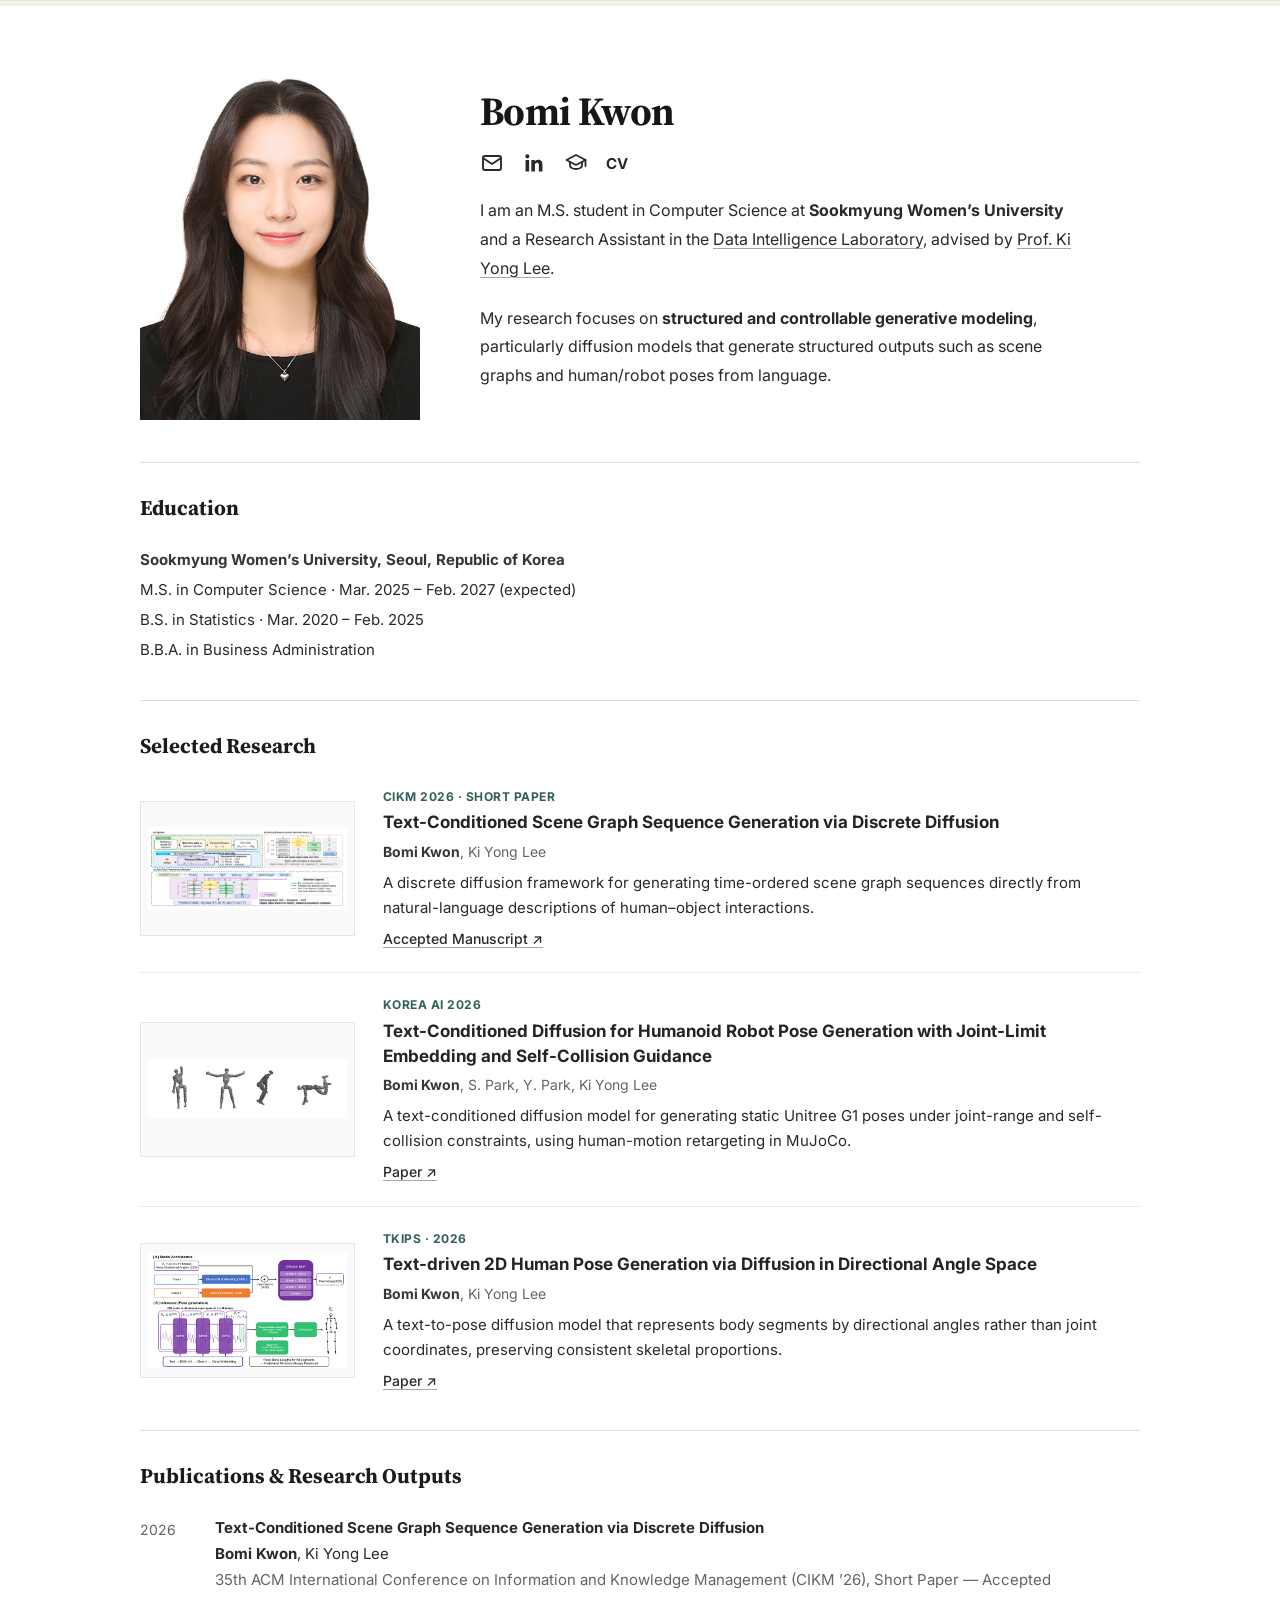
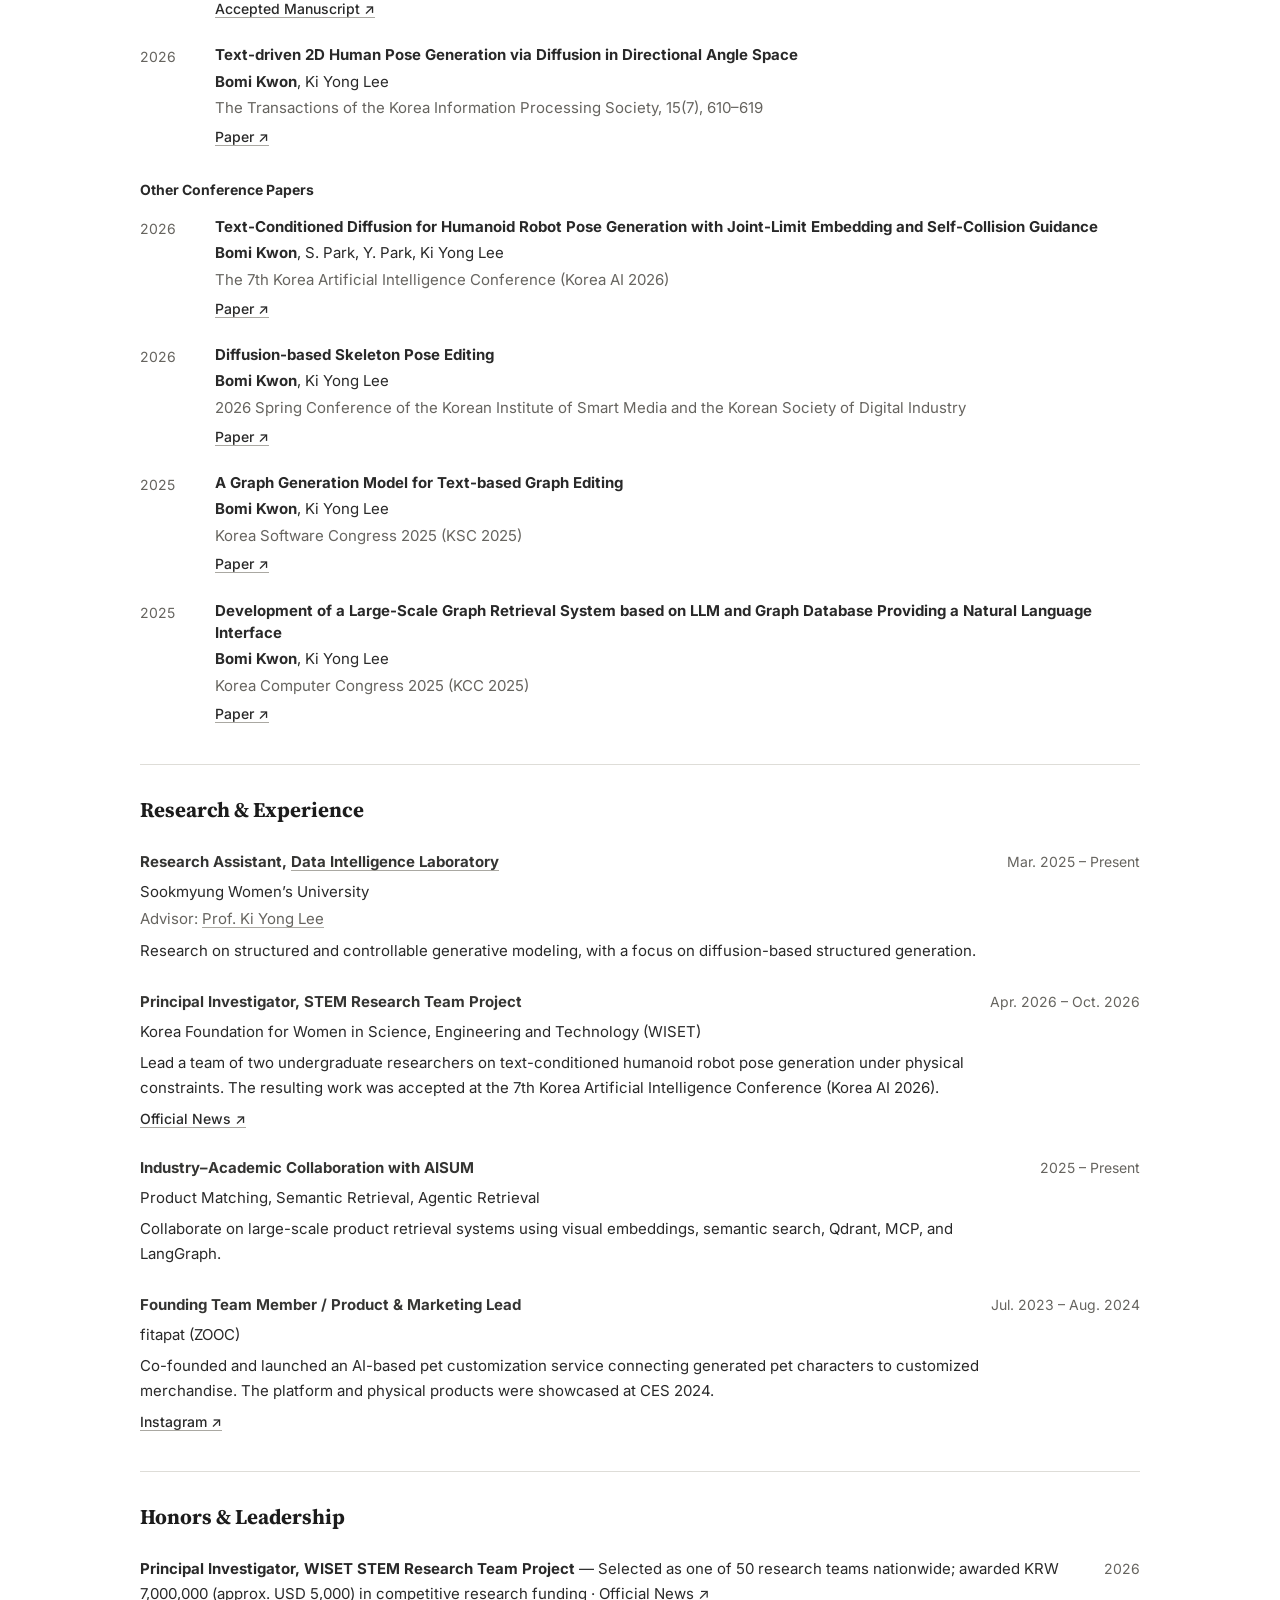
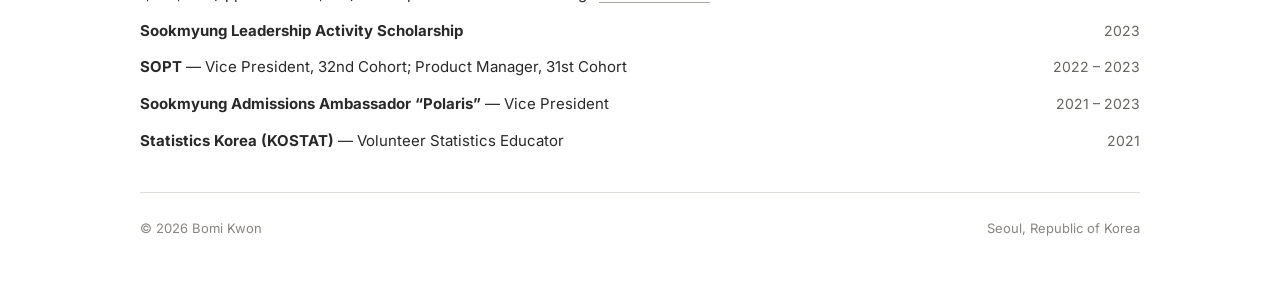
==== index_v1.html @ 6b12176a "Rename index.html to index_v1.html" ====
<!doctype html>
<html lang="en">
<head>
<!-- Google tag (gtag.js) -->
<script async src="https://www.googletagmanager.com/gtag/js?id=G-M6YSWJ2K2M"></script>
<script>
  window.dataLayer = window.dataLayer || [];
  function gtag(){dataLayer.push(arguments);}
  gtag('js', new Date());

  gtag('config', 'G-M6YSWJ2K2M');
</script>

<meta charset="utf-8">
<meta name="viewport" content="width=device-width, initial-scale=1">

<title>Bomi Kwon</title>

<meta name="description"
      content="Bomi Kwon — M.S. student in Computer Science working on structured and controllable generative modeling and diffusion models.">

<meta property="og:type" content="website">
<meta property="og:title" content="Bomi Kwon">
<meta property="og:description"
      content="Structured and controllable generative modeling, diffusion models, and language-conditioned structured generation.">
<meta property="og:url" content="https://kwonbomi.github.io/">
<meta property="og:image" content="https://kwonbomi.github.io/assets/og.png">

<meta name="twitter:card" content="summary_large_image">
<meta name="twitter:title" content="Bomi Kwon">
<meta name="twitter:description"
      content="Structured and controllable generative modeling, diffusion models, and language-conditioned structured generation.">
<meta name="twitter:image" content="https://kwonbomi.github.io/assets/og.png">

<link rel="preconnect" href="https://fonts.googleapis.com">
<link rel="preconnect" href="https://fonts.gstatic.com" crossorigin>
<link href="https://fonts.googleapis.com/css2?family=Inter:wght@400;500;600;700&family=Source+Serif+4:wght@600;700&display=swap" rel="stylesheet">

<style>

:root {
  --text: #292929;
  --muted: #66645f;
  --soft: #888680;
  --line: #deddd8;
  --accent: #315f59;
  --bg: #ffffff;
  --figure-bg: #fafafa;
  --max-width: 1000px;
}

* {
  box-sizing: border-box;
}

html {
  scroll-behavior: smooth;
}

body {
  margin: 0;
  background: var(--bg);
  color: var(--text);
  font-family: "Inter", -apple-system, BlinkMacSystemFont, "Segoe UI", sans-serif;
  font-size: 15px;
  line-height: 1.65;
  -webkit-font-smoothing: antialiased;
}

a {
  color: inherit;
  text-decoration-color: #aaa8a2;
  text-underline-offset: 3px;
  text-decoration-thickness: 1px;
}

a:hover {
  color: var(--accent);
  text-decoration-color: var(--accent);
}

.page {
  width: min(var(--max-width), calc(100% - 48px));
  margin: 0 auto;
}

.top-rule {
  height: 6px;
  background: #edf3eb;
  border-top: 1px solid #dfe9dc;
}


/* =========================================================
   INTRO
========================================================= */

.intro {
  display: grid;
  grid-template-columns: 280px 1fr;
  gap: 60px;
  align-items: center;
  padding: 54px 0 42px;
}

.profile-wrap {
  width: 280px;
}

.profile-photo {
  display: block;
  width: 280px;
  height: auto;
  object-fit: contain;
  background: #f5f5f3;
}

.intro-copy {
  max-width: 600px;
}

.intro-copy h1 {
  margin: 0 0 18px;
  font-family: "Source Serif 4", Georgia, serif;
  font-size: 40px;
  line-height: 1.08;
  letter-spacing: -0.6px;
  color: #171717;
}

.contact-line {
  margin: 0 0 34px;
  display: flex;
  align-items: center;
  flex-wrap: wrap;
  gap: 18px;
}

.contact-line a {
  display: inline-flex;
  align-items: center;
  justify-content: center;
  color: #292929;
  text-decoration: none;
  transition: color 0.15s ease, transform 0.15s ease;
}

.contact-line a:hover {
  color: var(--accent);
  transform: translateY(-1px);
}

.contact-icon {
  width: 24px;
  height: 24px;
  flex-shrink: 0;
}

.contact-cv {
  font-size: 15px;
  line-height: 1;
  font-weight: 700;
  letter-spacing: 0.02em;
}

.contact-label {
  position: absolute;
  width: 1px;
  height: 1px;
  padding: 0;
  margin: -1px;
  overflow: hidden;
  clip: rect(0, 0, 0, 0);
  white-space: nowrap;
  border: 0;
}

.intro-copy p {
  margin: 0 0 21px;
  font-size: 16px;
  line-height: 1.8;
}

.intro-copy p:last-child {
  margin-bottom: 0;
}


/* =========================================================
   SECTIONS
========================================================= */

.section {
  border-top: 1px solid var(--line);
  padding: 32px 0 38px;
}

.section h2 {
  margin: 0 0 27px;
  font-family: "Source Serif 4", Georgia, serif;
  font-size: 21px;
  line-height: 1.25;
  color: #1c1c1c;
}

.subheading {
  margin: 30px 0 15px;
  font-size: 14px;
  font-weight: 700;
}


/* =========================================================
   EDUCATION / EXPERIENCE
========================================================= */

.entry {
  margin-bottom: 26px;
}

.entry:last-child {
  margin-bottom: 0;
}

.entry-top {
  display: flex;
  justify-content: space-between;
  align-items: baseline;
  gap: 30px;
}

.entry-title {
  font-weight: 700;
  color: #353533;
}

.entry-date {
  flex-shrink: 0;
  color: var(--muted);
  font-size: 14px;
  white-space: nowrap;
}

.entry-role {
  margin-top: 5px;
}

.entry-detail {
  margin-top: 3px;
  color: var(--muted);
}

.entry-note {
  max-width: 850px;
  margin-top: 7px;
}

.entry-links {
  margin-top: 6px;
  font-size: 14px;
  font-weight: 500;
}


/* =========================================================
   SELECTED RESEARCH
========================================================= */

.research-list {
  display: flex;
  flex-direction: column;
}

.research-item {
  display: grid;
  grid-template-columns: 215px 1fr;
  gap: 28px;
  align-items: center;
  padding: 22px 0;
  border-bottom: 1px solid #ecebe7;
}

.research-item:first-child {
  padding-top: 0;
}

.research-item:last-child {
  border-bottom: 0;
  padding-bottom: 0;
}

.research-thumb {
  width: 215px;
  height: 135px;
  border: 1px solid #e6e5e0;
  background: var(--figure-bg);
  padding: 7px;
  display: flex;
  align-items: center;
  justify-content: center;
}

.research-thumb img {
  display: block;
  width: 100%;
  height: 100%;
  object-fit: contain;
}

.research-copy {
  min-width: 0;
}

.research-meta {
  margin-bottom: 4px;
  color: var(--accent);
  font-size: 12px;
  font-weight: 700;
  letter-spacing: 0.04em;
  text-transform: uppercase;
}

.research-title {
  margin: 0 0 5px;
  font-size: 17px;
  line-height: 1.45;
  font-weight: 700;
  color: #242422;
}

.research-authors {
  margin: 0 0 7px;
  font-size: 14px;
  color: var(--muted);
}

.research-authors strong {
  color: #363634;
}

.research-description {
  margin: 0;
  line-height: 1.67;
}

.research-links {
  margin-top: 7px;
  font-size: 14px;
  font-weight: 500;
}


/* =========================================================
   PUBLICATIONS
========================================================= */

.publication {
  display: grid;
  grid-template-columns: 58px 1fr;
  gap: 17px;
  margin-bottom: 24px;
}

.publication:last-child {
  margin-bottom: 0;
}

.pub-year {
  color: var(--muted);
  font-size: 14px;
  padding-top: 1px;
}

.pub-title {
  margin: 0 0 3px;
  font-weight: 700;
  line-height: 1.48;
}

.pub-authors {
  margin: 0 0 2px;
}

.pub-venue {
  margin: 0;
  color: var(--muted);
}

.pub-links {
  margin-top: 4px;
  font-size: 14px;
  font-weight: 500;
}


/* =========================================================
   COMPACT ITEMS
========================================================= */

.compact-list {
  display: flex;
  flex-direction: column;
  gap: 12px;
}

.compact-item {
  display: grid;
  grid-template-columns: 1fr auto;
  gap: 22px;
}

.compact-main strong {
  font-weight: 700;
}

.compact-date {
  color: var(--muted);
  white-space: nowrap;
  font-size: 14px;
}


/* =========================================================
   FOOTER
========================================================= */

footer {
  border-top: 1px solid var(--line);
  padding: 25px 0 42px;
  color: var(--soft);
  font-size: 13px;
}

.footer-inner {
  display: flex;
  justify-content: space-between;
  gap: 20px;
}


/* =========================================================
   MOBILE
========================================================= */

@media (max-width: 760px) {

  .page {
    width: min(100% - 32px, var(--max-width));
  }

  .intro {
    grid-template-columns: 1fr;
    gap: 27px;
    padding: 32px 0 34px;
  }

  .profile-wrap,
  .profile-photo {
    width: 220px;
  }

  .profile-photo {
    height: auto;
  }

  .intro-copy h1 {
    font-size: 35px;
  }

  .contact-line {
    margin-bottom: 27px;
  }

  .research-item {
    grid-template-columns: 1fr;
    gap: 15px;
  }

  .research-thumb {
    width: 100%;
    height: 185px;
  }

  .entry-top {
    display: block;
  }

  .entry-date {
    display: block;
    margin-top: 2px;
  }

  .publication {
    grid-template-columns: 1fr;
    gap: 2px;
  }

  .compact-item {
    grid-template-columns: 1fr;
    gap: 1px;
  }

  .footer-inner {
    display: block;
  }
}

</style>
</head>

<body>

<div class="top-rule"></div>

<main class="page">


<!-- ======================================================
     INTRO
====================================================== -->

<section class="intro">

  <div class="profile-wrap">
    <img
      src="assets/profile.jpg"
      alt="Bomi Kwon"
      class="profile-photo"
    >
  </div>

  <div class="intro-copy">

    <h1>Bomi Kwon</h1>

    <p class="contact-line">

      <!-- Email -->
      <a href="mailto:bomi9970@sookmyung.ac.kr"
         aria-label="Email"
         title="Email">
        <svg class="contact-icon"
             viewBox="0 0 24 24"
             fill="none"
             stroke="currentColor"
             stroke-width="1.9"
             stroke-linecap="round"
             stroke-linejoin="round"
             aria-hidden="true">
          <rect x="3" y="5" width="18" height="14" rx="2"></rect>
          <path d="M3 7l9 6 9-6"></path>
        </svg>
        <span class="contact-label">Email</span>
      </a>

      <!-- LinkedIn -->
      <a href="https://www.linkedin.com/in/bomi-kwon-6a53bb333/"
         target="_blank"
         rel="noopener noreferrer"
         aria-label="LinkedIn"
         title="LinkedIn">
        <svg class="contact-icon"
             viewBox="0 0 24 24"
             fill="currentColor"
             aria-hidden="true">
          <path d="M20.447 20.452h-3.554v-5.569c0-1.328-.027-3.037-1.852-3.037-1.853 0-2.136 1.447-2.136 2.94v5.666H9.351V9h3.414v1.561h.049c.476-.9 1.637-1.85 3.368-1.85 3.602 0 4.267 2.37 4.267 5.455v6.286zM5.337 7.433a2.062 2.062 0 1 1 0-4.124 2.062 2.062 0 0 1 0 4.124zM3.56 9h3.555v11.452H3.56V9z"/>
        </svg>
        <span class="contact-label">LinkedIn</span>
      </a>

      <!-- Google Scholar -->
      <a href="https://scholar.google.com/citations?user=nEvHBHUAAAAJ"
         target="_blank"
         rel="noopener noreferrer"
         aria-label="Google Scholar"
         title="Google Scholar">
        <svg class="contact-icon"
             viewBox="0 0 24 24"
             fill="none"
             stroke="currentColor"
             stroke-width="1.8"
             stroke-linecap="round"
             stroke-linejoin="round"
             aria-hidden="true">
          <path d="M12 4 2.5 9 12 14 21.5 9 12 4Z"></path>
          <path d="M6 11.2V15c0 1.4 2.7 3 6 3s6-1.6 6-3v-3.8"></path>
          <path d="M21.5 9V15"></path>
        </svg>
        <span class="contact-label">Google Scholar</span>
      </a>

      <!-- CV -->
      <a href="BomiKwon_CV.pdf"
         target="_blank"
         rel="noopener noreferrer"
         aria-label="Curriculum Vitae"
         title="CV"
         class="contact-cv">CV</a>

    </p>

    <p>
      I am an M.S. student in Computer Science at
      <strong>Sookmyung Women’s University</strong> and a Research Assistant in the
      <a href="http://cs.sookmyung.ac.kr/~kylee/dilab/"
         target="_blank"
         rel="noopener noreferrer">Data Intelligence Laboratory</a>,
      advised by
      <a href="http://cs.sookmyung.ac.kr/~kylee/"
         target="_blank"
         rel="noopener noreferrer">Prof. Ki Yong Lee</a>.
    </p>

    <p>
      My research focuses on
      <strong>structured and controllable generative modeling</strong>,
      particularly diffusion models that generate structured outputs such as
      scene graphs and human/robot poses from language.
    </p>

  </div>

</section>


<!-- ======================================================
     EDUCATION
====================================================== -->

<section class="section" id="education">

  <h2>Education</h2>

  <div class="entry">

    <div class="entry-title">
      Sookmyung Women’s University, Seoul, Republic of Korea
    </div>

    <div class="entry-role">
      M.S. in Computer Science · Mar. 2025 – Feb. 2027 (expected)
    </div>

    <div class="entry-role">
      B.S. in Statistics · Mar. 2020 – Feb. 2025
    </div>

    <div class="entry-role">
      B.B.A. in Business Administration
    </div>

  </div>

</section>


<!-- ======================================================
     SELECTED RESEARCH
====================================================== -->

<section class="section" id="research">

  <h2>Selected Research</h2>

  <div class="research-list">


    <!-- CIKM -->
    <div class="research-item">

      <a href="assets/cikm_pipeline.png"
         target="_blank"
         rel="noopener noreferrer"
         class="research-thumb">

        <img
          src="assets/cikm_pipeline.png"
          alt="Text-conditioned scene graph sequence generation pipeline"
        >

      </a>

      <div class="research-copy">

        <div class="research-meta">
          CIKM 2026 · Short Paper
        </div>

        <h3 class="research-title">
          Text-Conditioned Scene Graph Sequence Generation via Discrete Diffusion
        </h3>

        <p class="research-authors">
          <strong>Bomi Kwon</strong>, Ki Yong Lee
        </p>

        <p class="research-description">
          A discrete diffusion framework for generating time-ordered scene graph
          sequences directly from natural-language descriptions of human–object interactions.
        </p>

        <div class="research-links">
          <a href="CIKM2026_4268_CameraReady.pdf"
             target="_blank"
             rel="noopener noreferrer">
            Accepted Manuscript ↗
          </a>
        </div>

      </div>

    </div>


    <!-- HUMANOID -->
    <div class="research-item">

      <a href="assets/humanoid_robots.png"
         target="_blank"
         rel="noopener noreferrer"
         class="research-thumb">

        <img
          src="assets/humanoid_robots.png"
          alt="Generated Unitree G1 humanoid robot poses"
        >

      </a>

      <div class="research-copy">

        <div class="research-meta">
          Korea AI 2026
        </div>

        <h3 class="research-title">
          Text-Conditioned Diffusion for Humanoid Robot Pose Generation with Joint-Limit Embedding and Self-Collision Guidance
        </h3>

        <p class="research-authors">
          <strong>Bomi Kwon</strong>, S. Park, Y. Park, Ki Yong Lee
        </p>

        <p class="research-description">
          A text-conditioned diffusion model for generating static Unitree G1 poses
          under joint-range and self-collision constraints, using human-motion
          retargeting in MuJoCo.
        </p>

        <div class="research-links">
          <a href="KICS2026_paper.pdf"
             target="_blank"
             rel="noopener noreferrer">
            Paper ↗
          </a>
        </div>

      </div>

    </div>


    <!-- TKIPS -->
    <div class="research-item">

      <a href="assets/tkips_pipeline.png"
         target="_blank"
         rel="noopener noreferrer"
         class="research-thumb">

        <img
          src="assets/tkips_pipeline.png"
          alt="Directional-angle diffusion pipeline for text-driven 2D pose generation"
        >

      </a>

      <div class="research-copy">

        <div class="research-meta">
          TKIPS · 2026
        </div>

        <h3 class="research-title">
          Text-driven 2D Human Pose Generation via Diffusion in Directional Angle Space
        </h3>

        <p class="research-authors">
          <strong>Bomi Kwon</strong>, Ki Yong Lee
        </p>

        <p class="research-description">
          A text-to-pose diffusion model that represents body segments by directional
          angles rather than joint coordinates, preserving consistent skeletal proportions.
        </p>

        <div class="research-links">
          <a href="https://doi.org/10.3745/TKIPS.2026.15.7.610"
             target="_blank"
             rel="noopener noreferrer">
            Paper ↗
          </a>
        </div>

      </div>

    </div>

  </div>

</section>


<!-- ======================================================
     PUBLICATIONS
====================================================== -->

<section class="section" id="publications">

  <h2>Publications & Research Outputs</h2>


  <!-- CIKM -->
  <div class="publication">

    <div class="pub-year">
      2026
    </div>

    <div>

      <p class="pub-title">
        Text-Conditioned Scene Graph Sequence Generation via Discrete Diffusion
      </p>

      <p class="pub-authors">
        <strong>Bomi Kwon</strong>, Ki Yong Lee
      </p>

      <p class="pub-venue">
        35th ACM International Conference on Information and Knowledge Management
        (CIKM ’26), Short Paper — Accepted
      </p>

      <div class="pub-links">
        <a href="CIKM2026_4268_CameraReady.pdf"
           target="_blank"
           rel="noopener noreferrer">
          Accepted Manuscript ↗
        </a>
      </div>

    </div>

  </div>


  <!-- TKIPS -->
  <div class="publication">

    <div class="pub-year">
      2026
    </div>

    <div>

      <p class="pub-title">
        Text-driven 2D Human Pose Generation via Diffusion in Directional Angle Space
      </p>

      <p class="pub-authors">
        <strong>Bomi Kwon</strong>, Ki Yong Lee
      </p>

      <p class="pub-venue">
        The Transactions of the Korea Information Processing Society,
        15(7), 610–619
      </p>

      <div class="pub-links">
        <a href="https://doi.org/10.3745/TKIPS.2026.15.7.610"
           target="_blank"
           rel="noopener noreferrer">
          Paper ↗
        </a>
      </div>

    </div>

  </div>


  <!-- OTHER CONFERENCE PAPERS -->

  <h3 class="subheading">
    Other Conference Papers
  </h3>


  <!-- KOREA AI 2026 -->
  <div class="publication">

    <div class="pub-year">
      2026
    </div>

    <div>

      <p class="pub-title">
        Text-Conditioned Diffusion for Humanoid Robot Pose Generation
        with Joint-Limit Embedding and Self-Collision Guidance
      </p>

      <p class="pub-authors">
        <strong>Bomi Kwon</strong>, S. Park, Y. Park, Ki Yong Lee
      </p>

      <p class="pub-venue">
        The 7th Korea Artificial Intelligence Conference (Korea AI 2026)
      </p>

      <div class="pub-links">
        <a href="KICS2026_paper.pdf"
           target="_blank"
           rel="noopener noreferrer">
          Paper ↗
        </a>
      </div>

    </div>

  </div>


  <!-- SPRING 2026 -->
  <div class="publication">

    <div class="pub-year">
      2026
    </div>

    <div>

      <p class="pub-title">
        Diffusion-based Skeleton Pose Editing
      </p>

      <p class="pub-authors">
        <strong>Bomi Kwon</strong>, Ki Yong Lee
      </p>

      <p class="pub-venue">
        2026 Spring Conference of the Korean Institute of Smart Media
        and the Korean Society of Digital Industry
      </p>

      <div class="pub-links">
        <a href="spring2026_poseediting.pdf"
           target="_blank"
           rel="noopener noreferrer">
          Paper ↗
        </a>
      </div>

    </div>

  </div>


  <!-- KSC 2025 -->
  <div class="publication">

    <div class="pub-year">
      2025
    </div>

    <div>

      <p class="pub-title">
        A Graph Generation Model for Text-based Graph Editing
      </p>

      <p class="pub-authors">
        <strong>Bomi Kwon</strong>, Ki Yong Lee
      </p>

      <p class="pub-venue">
        Korea Software Congress 2025 (KSC 2025)
      </p>

      <div class="pub-links">
        <a href="https://www.dbpia.co.kr/journal/articleDetail?nodeId=NODE12577607"
           target="_blank"
           rel="noopener noreferrer">
          Paper ↗
        </a>
      </div>

    </div>

  </div>


  <!-- KCC 2025 -->
  <div class="publication">

    <div class="pub-year">
      2025
    </div>

    <div>

      <p class="pub-title">
        Development of a Large-Scale Graph Retrieval System based on LLM
        and Graph Database Providing a Natural Language Interface
      </p>

      <p class="pub-authors">
        <strong>Bomi Kwon</strong>, Ki Yong Lee
      </p>

      <p class="pub-venue">
        Korea Computer Congress 2025 (KCC 2025)
      </p>

      <div class="pub-links">
        <a href="https://www.dbpia.co.kr/journal/articleDetail?nodeId=NODE12318509"
           target="_blank"
           rel="noopener noreferrer">
          Paper ↗
        </a>
      </div>

    </div>

  </div>


</section>


<!-- ======================================================
     RESEARCH & EXPERIENCE
====================================================== -->

<section class="section" id="experience">

  <h2>Research & Experience</h2>


  <!-- DILAB -->
  <div class="entry">

    <div class="entry-top">

      <div class="entry-title">
        Research Assistant,
        <a href="http://cs.sookmyung.ac.kr/~kylee/dilab/"
           target="_blank"
           rel="noopener noreferrer">
          Data Intelligence Laboratory
        </a>
      </div>

      <div class="entry-date">
        Mar. 2025 – Present
      </div>

    </div>

    <div class="entry-role">
      Sookmyung Women’s University
    </div>

    <div class="entry-detail">
      Advisor:
      <a href="http://cs.sookmyung.ac.kr/~kylee/"
         target="_blank"
         rel="noopener noreferrer">
        Prof. Ki Yong Lee
      </a>
    </div>

    <div class="entry-note">
      Research on structured and controllable generative modeling,
      with a focus on diffusion-based structured generation.
    </div>

  </div>


  <!-- WISET -->
  <div class="entry">

    <div class="entry-top">

      <div class="entry-title">
        Principal Investigator, STEM Research Team Project
      </div>

      <div class="entry-date">
        Apr. 2026 – Oct. 2026
      </div>

    </div>

    <div class="entry-role">
      Korea Foundation for Women in Science, Engineering and Technology (WISET)
    </div>

    <div class="entry-note">
      Lead a team of two undergraduate researchers on text-conditioned
      humanoid robot pose generation under physical constraints.
      The resulting work was accepted at the 7th Korea Artificial Intelligence Conference (Korea AI 2026).
    </div>

    <div class="entry-links">
      <a href="https://www.sookmyung.ac.kr/kr/news/award-news.do?mode=view&amp;articleNo=93067&amp;article.offset=27&amp;articleLimit=9"
         target="_blank"
         rel="noopener noreferrer">
        Official News ↗
      </a>
    </div>

  </div>


  <!-- AISUM -->
  <div class="entry">

    <div class="entry-top">

      <div class="entry-title">
        Industry–Academic Collaboration with AISUM
      </div>

      <div class="entry-date">
        2025 – Present
      </div>

    </div>

    <div class="entry-role">
      Product Matching, Semantic Retrieval, Agentic Retrieval
    </div>

    <div class="entry-note">
      Collaborate on large-scale product retrieval systems using
      visual embeddings, semantic search, Qdrant, MCP, and LangGraph.
    </div>

  </div>


  <!-- FITAPAT -->
  <div class="entry">

    <div class="entry-top">

      <div class="entry-title">
        Founding Team Member / Product & Marketing Lead
      </div>

      <div class="entry-date">
        Jul. 2023 – Aug. 2024
      </div>

    </div>

    <div class="entry-role">
      fitapat (ZOOC)
    </div>

    <div class="entry-note">
      Co-founded and launched an AI-based pet customization service
      connecting generated pet characters to customized merchandise.
      The platform and physical products were showcased at CES 2024.
    </div>

    <div class="entry-links">
      <a href="https://www.instagram.com/fitapat.official/"
         target="_blank"
         rel="noopener noreferrer">
        Instagram ↗
      </a>
    </div>

  </div>

</section>


<!-- ======================================================
     HONORS & LEADERSHIP
====================================================== -->

<section class="section" id="honors">

  <h2>Honors & Leadership</h2>

  <div class="compact-list">


    <div class="compact-item">

      <div class="compact-main">
        <strong>
          Principal Investigator, WISET STEM Research Team Project
        </strong>
        — Selected as one of 50 research teams nationwide;
        awarded KRW 7,000,000 (approx. USD 5,000) in competitive research funding
        ·
        <a href="https://www.sookmyung.ac.kr/kr/news/award-news.do?mode=view&amp;articleNo=93067&amp;article.offset=27&amp;articleLimit=9"
           target="_blank"
           rel="noopener noreferrer">
          Official News ↗
        </a>
      </div>

      <div class="compact-date">
        2026
      </div>

    </div>


    <div class="compact-item">

      <div class="compact-main">
        <strong>
          Sookmyung Leadership Activity Scholarship
        </strong>
      </div>

      <div class="compact-date">
        2023
      </div>

    </div>


    <div class="compact-item">

      <div class="compact-main">
        <strong>SOPT</strong>
        — Vice President, 32nd Cohort; Product Manager, 31st Cohort
      </div>

      <div class="compact-date">
        2022 – 2023
      </div>

    </div>


    <div class="compact-item">

      <div class="compact-main">
        <strong>
          Sookmyung Admissions Ambassador “Polaris”
        </strong>
        — Vice President
      </div>

      <div class="compact-date">
        2021 – 2023
      </div>

    </div>


    <div class="compact-item">

      <div class="compact-main">
        <strong>Statistics Korea (KOSTAT)</strong>
        — Volunteer Statistics Educator
      </div>

      <div class="compact-date">
        2021
      </div>

    </div>

  </div>

</section>


<!-- ======================================================
     FOOTER
====================================================== -->

<footer>

  <div class="footer-inner">

    <span>
      © 2026 Bomi Kwon
    </span>

    <span>
      Seoul, Republic of Korea
    </span>

  </div>

</footer>


</main>

</body>
</html>
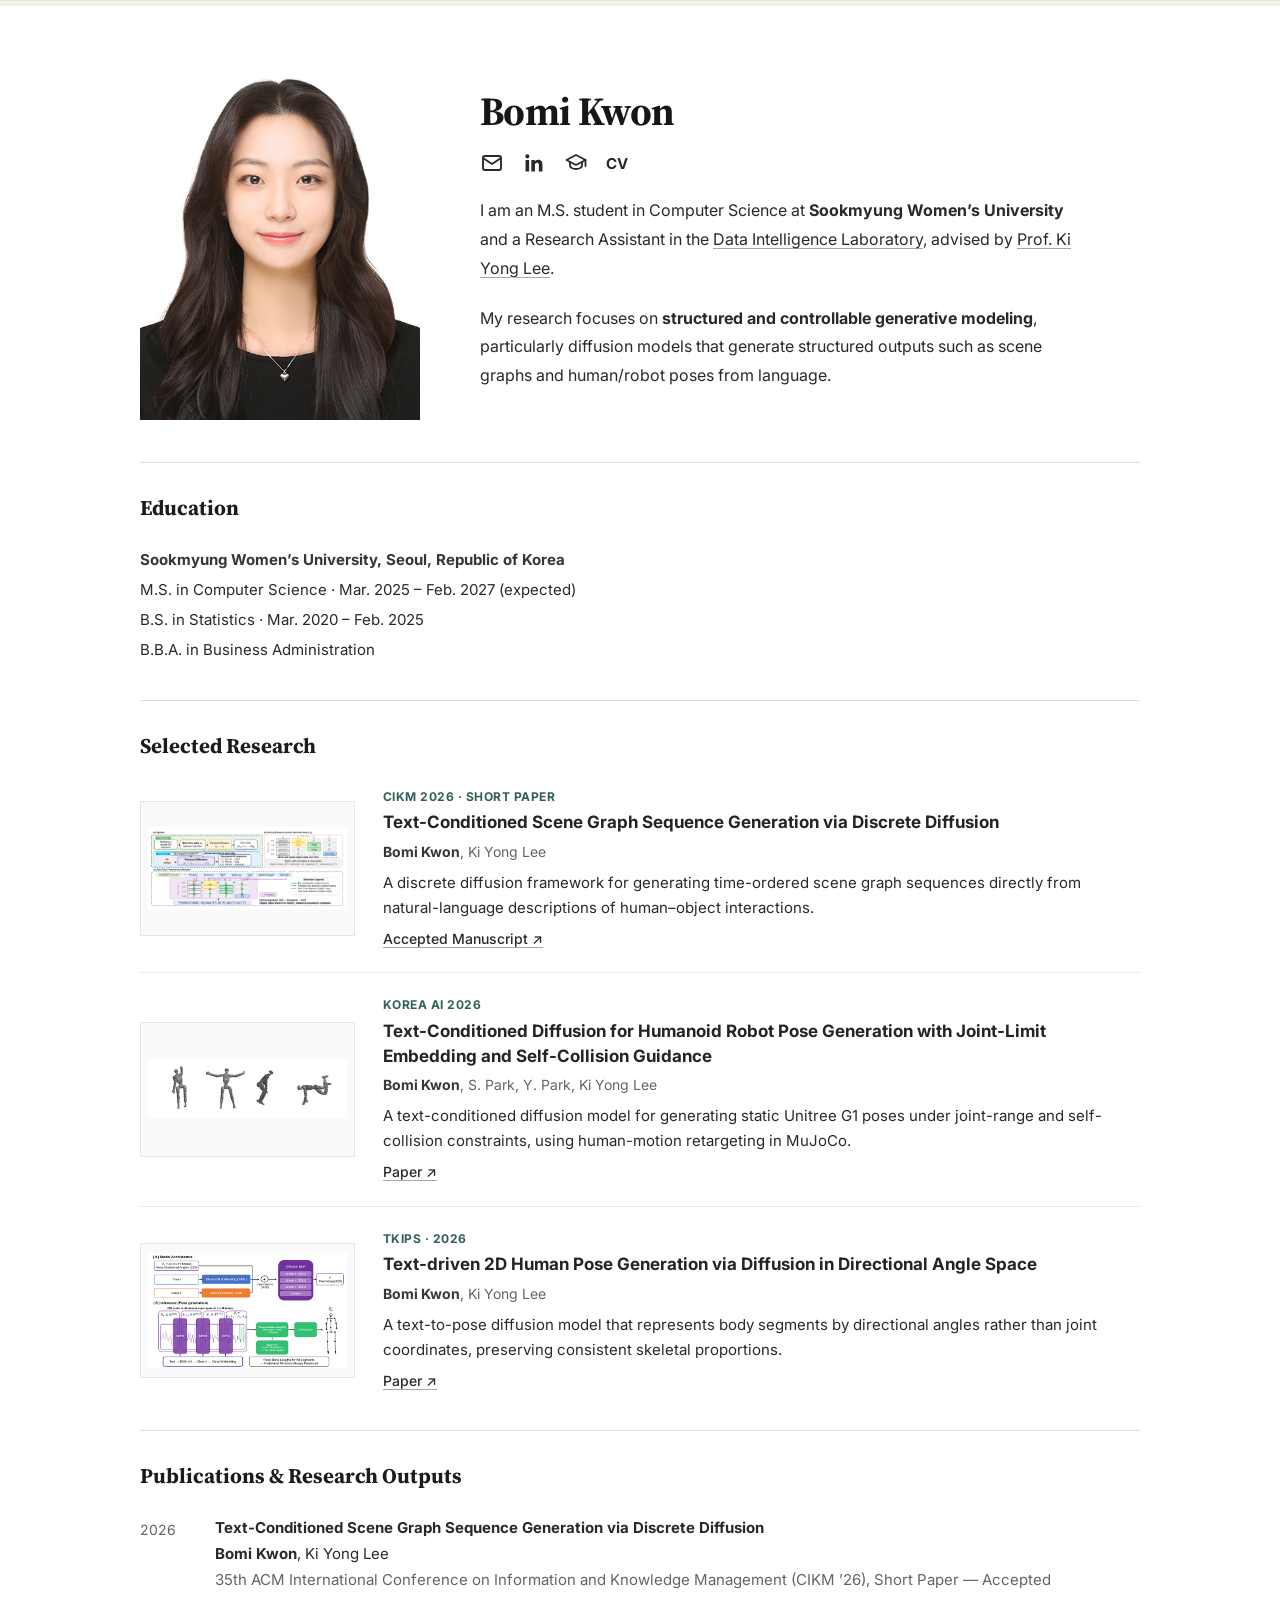
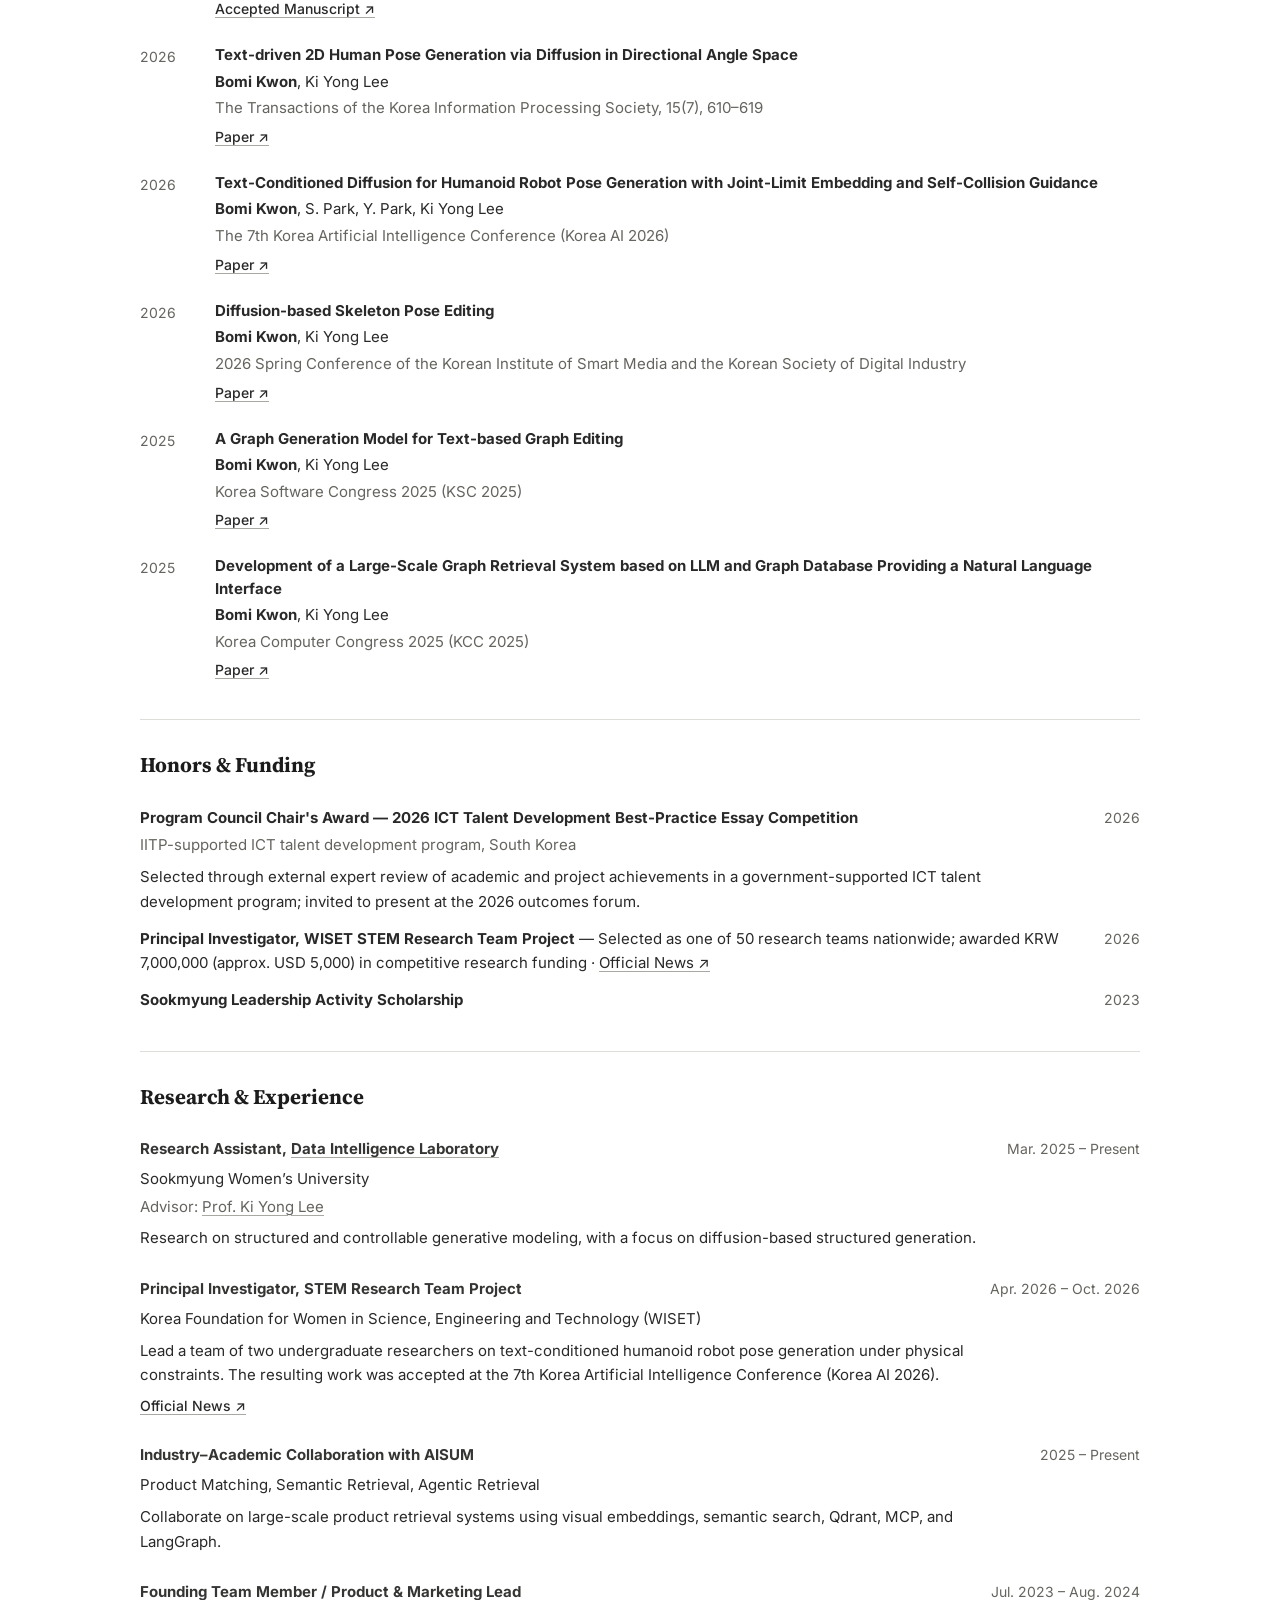
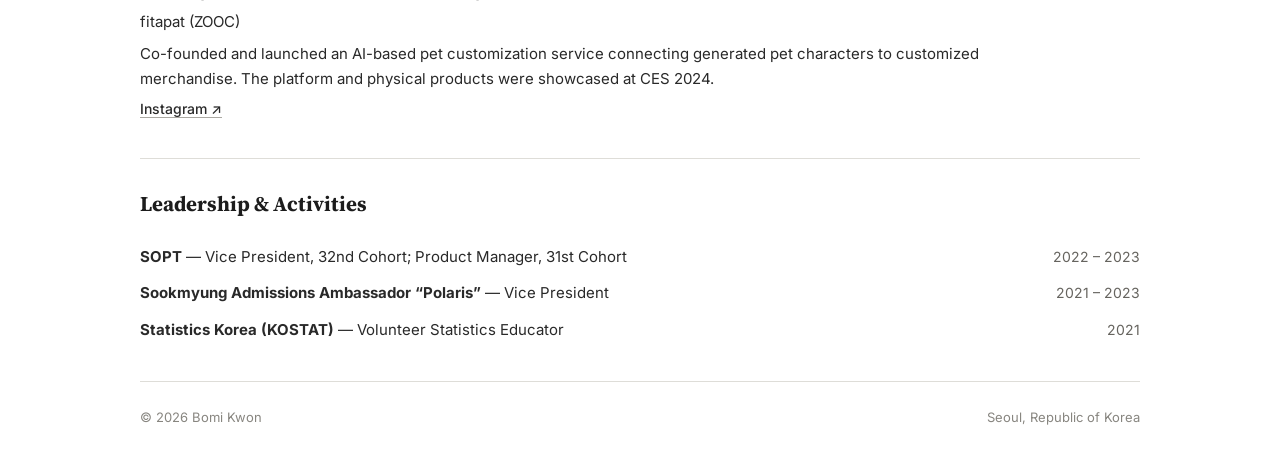
==== commit 8bd4044b: "Rename index.html to index_v1.html" ====
--- a/index_v1.html
+++ b/index_v1.html
@@ -889,14 +889,6 @@
 
   </div>
 
-
-  <!-- OTHER CONFERENCE PAPERS -->
-
-  <h3 class="subheading">
-    Other Conference Papers
-  </h3>
-
-
   <!-- KOREA AI 2026 -->
   <div class="publication">
 
@@ -1035,6 +1027,54 @@
 
   </div>
 
+
+</section>
+
+
+<!-- ======================================================
+     HONORS & FUNDING
+====================================================== -->
+
+<section class="section" id="honors">
+
+  <h2>Honors & Funding</h2>
+
+  <div class="compact-list">
+
+    <!-- ICT TALENT DEVELOPMENT AWARD -->
+    <div class="compact-item">
+      <div class="compact-main">
+        <strong>Program Council Chair's Award — 2026 ICT Talent Development Best-Practice Essay Competition</strong>
+        <div class="entry-detail">IITP-supported ICT talent development program, South Korea</div>
+        <div class="entry-note">
+          Selected through external expert review of academic and project achievements in a government-supported ICT talent development program; invited to present at the 2026 outcomes forum.
+        </div>
+      </div>
+      <div class="compact-date">2026</div>
+    </div>
+
+    <!-- WISET RESEARCH FUNDING -->
+    <div class="compact-item">
+      <div class="compact-main">
+        <strong>Principal Investigator, WISET STEM Research Team Project</strong>
+        — Selected as one of 50 research teams nationwide;
+        awarded KRW 7,000,000 (approx. USD 5,000) in competitive research funding
+        ·
+        <a href="https://www.sookmyung.ac.kr/kr/news/award-news.do?mode=view&amp;articleNo=93067&amp;article.offset=27&amp;articleLimit=9"
+           target="_blank" rel="noopener noreferrer">Official News ↗</a>
+      </div>
+      <div class="compact-date">2026</div>
+    </div>
+
+    <!-- SCHOLARSHIP -->
+    <div class="compact-item">
+      <div class="compact-main">
+        <strong>Sookmyung Leadership Activity Scholarship</strong>
+      </div>
+      <div class="compact-date">2023</div>
+    </div>
+
+  </div>
 
 </section>
 
@@ -1191,95 +1231,37 @@
 
 
 <!-- ======================================================
-     HONORS & LEADERSHIP
+     LEADERSHIP & ACTIVITIES
 ====================================================== -->
 
-<section class="section" id="honors">
-
-  <h2>Honors & Leadership</h2>
+<section class="section" id="leadership">
+
+  <h2>Leadership & Activities</h2>
 
   <div class="compact-list">
 
-
     <div class="compact-item">
-
-      <div class="compact-main">
-        <strong>
-          Principal Investigator, WISET STEM Research Team Project
-        </strong>
-        — Selected as one of 50 research teams nationwide;
-        awarded KRW 7,000,000 (approx. USD 5,000) in competitive research funding
-        ·
-        <a href="https://www.sookmyung.ac.kr/kr/news/award-news.do?mode=view&amp;articleNo=93067&amp;article.offset=27&amp;articleLimit=9"
-           target="_blank"
-           rel="noopener noreferrer">
-          Official News ↗
-        </a>
-      </div>
-
-      <div class="compact-date">
-        2026
-      </div>
-
-    </div>
-
-
-    <div class="compact-item">
-
-      <div class="compact-main">
-        <strong>
-          Sookmyung Leadership Activity Scholarship
-        </strong>
-      </div>
-
-      <div class="compact-date">
-        2023
-      </div>
-
-    </div>
-
-
-    <div class="compact-item">
-
       <div class="compact-main">
         <strong>SOPT</strong>
         — Vice President, 32nd Cohort; Product Manager, 31st Cohort
       </div>
-
-      <div class="compact-date">
-        2022 – 2023
-      </div>
-
-    </div>
-
+      <div class="compact-date">2022 – 2023</div>
+    </div>
 
     <div class="compact-item">
-
       <div class="compact-main">
-        <strong>
-          Sookmyung Admissions Ambassador “Polaris”
-        </strong>
+        <strong>Sookmyung Admissions Ambassador “Polaris”</strong>
         — Vice President
       </div>
-
-      <div class="compact-date">
-        2021 – 2023
-      </div>
-
-    </div>
-
+      <div class="compact-date">2021 – 2023</div>
+    </div>
 
     <div class="compact-item">
-
       <div class="compact-main">
         <strong>Statistics Korea (KOSTAT)</strong>
         — Volunteer Statistics Educator
       </div>
-
-      <div class="compact-date">
-        2021
-      </div>
-
+      <div class="compact-date">2021</div>
     </div>
 
   </div>
